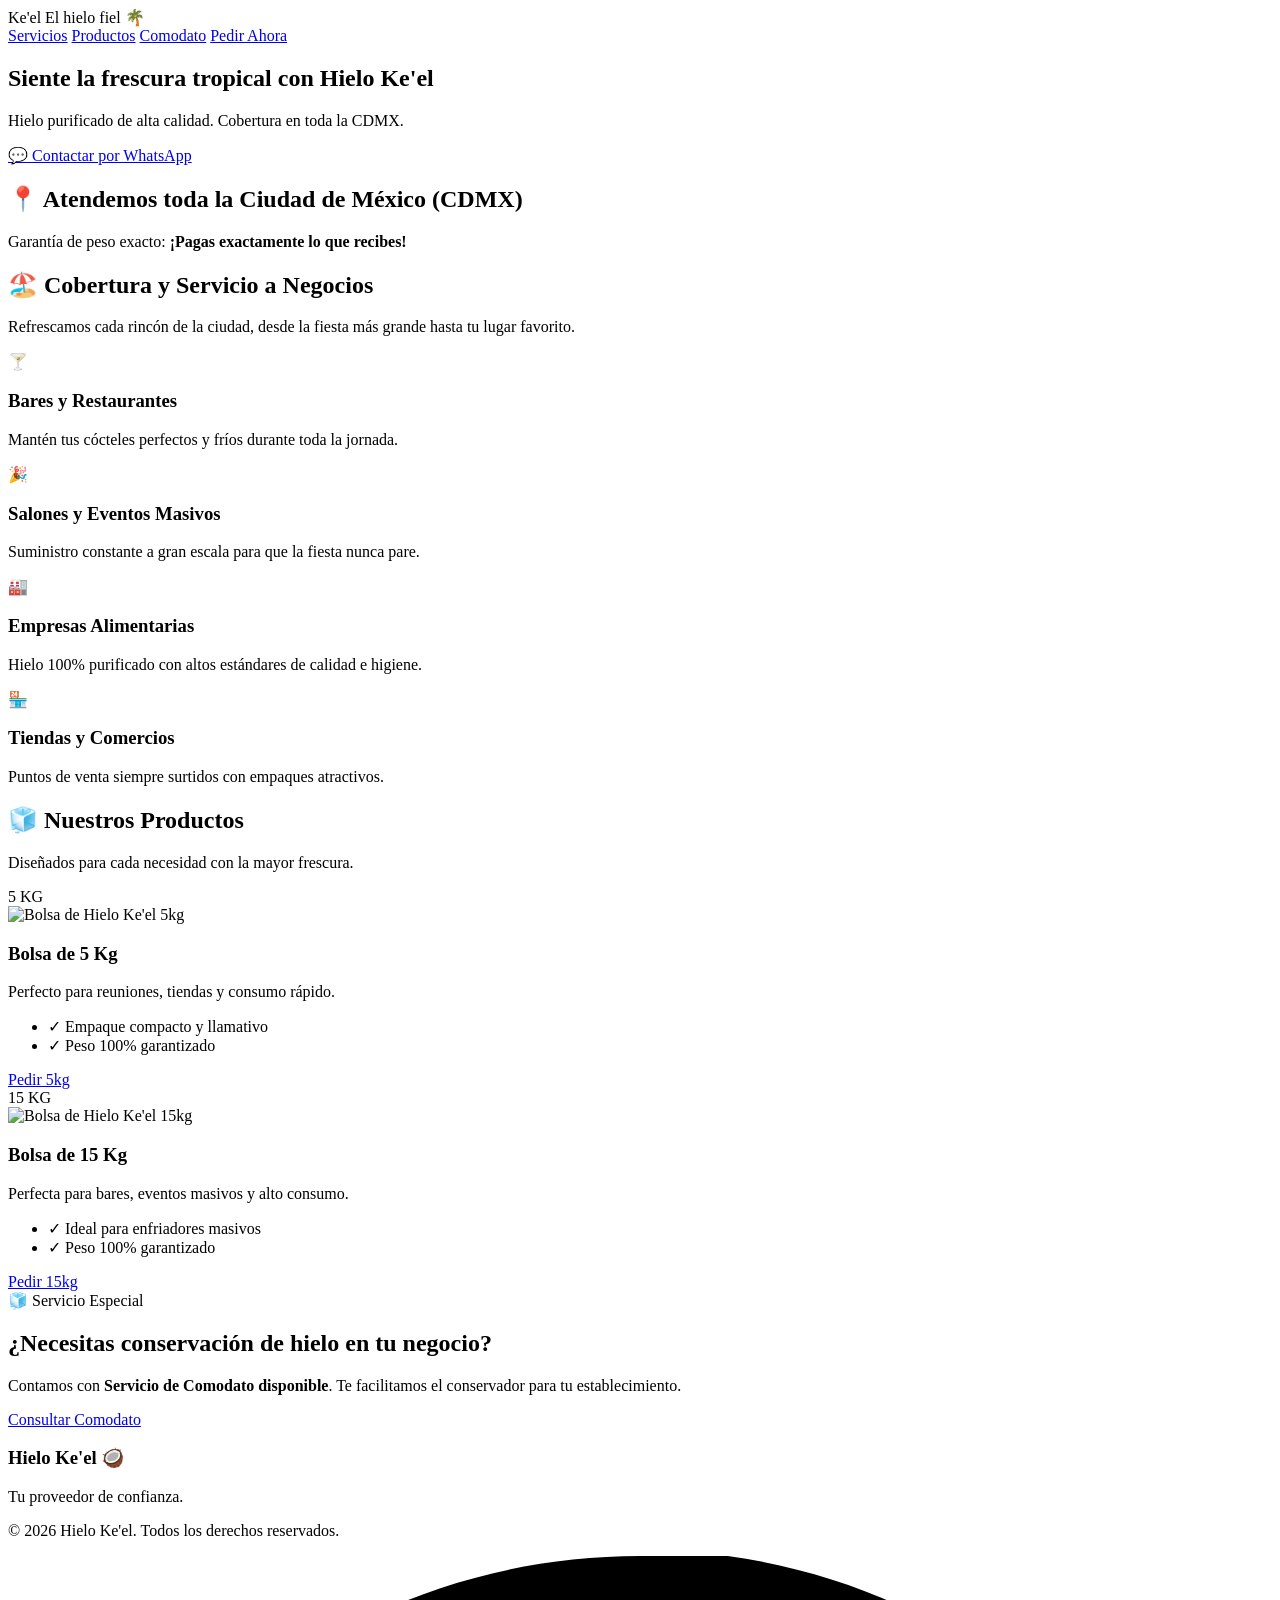
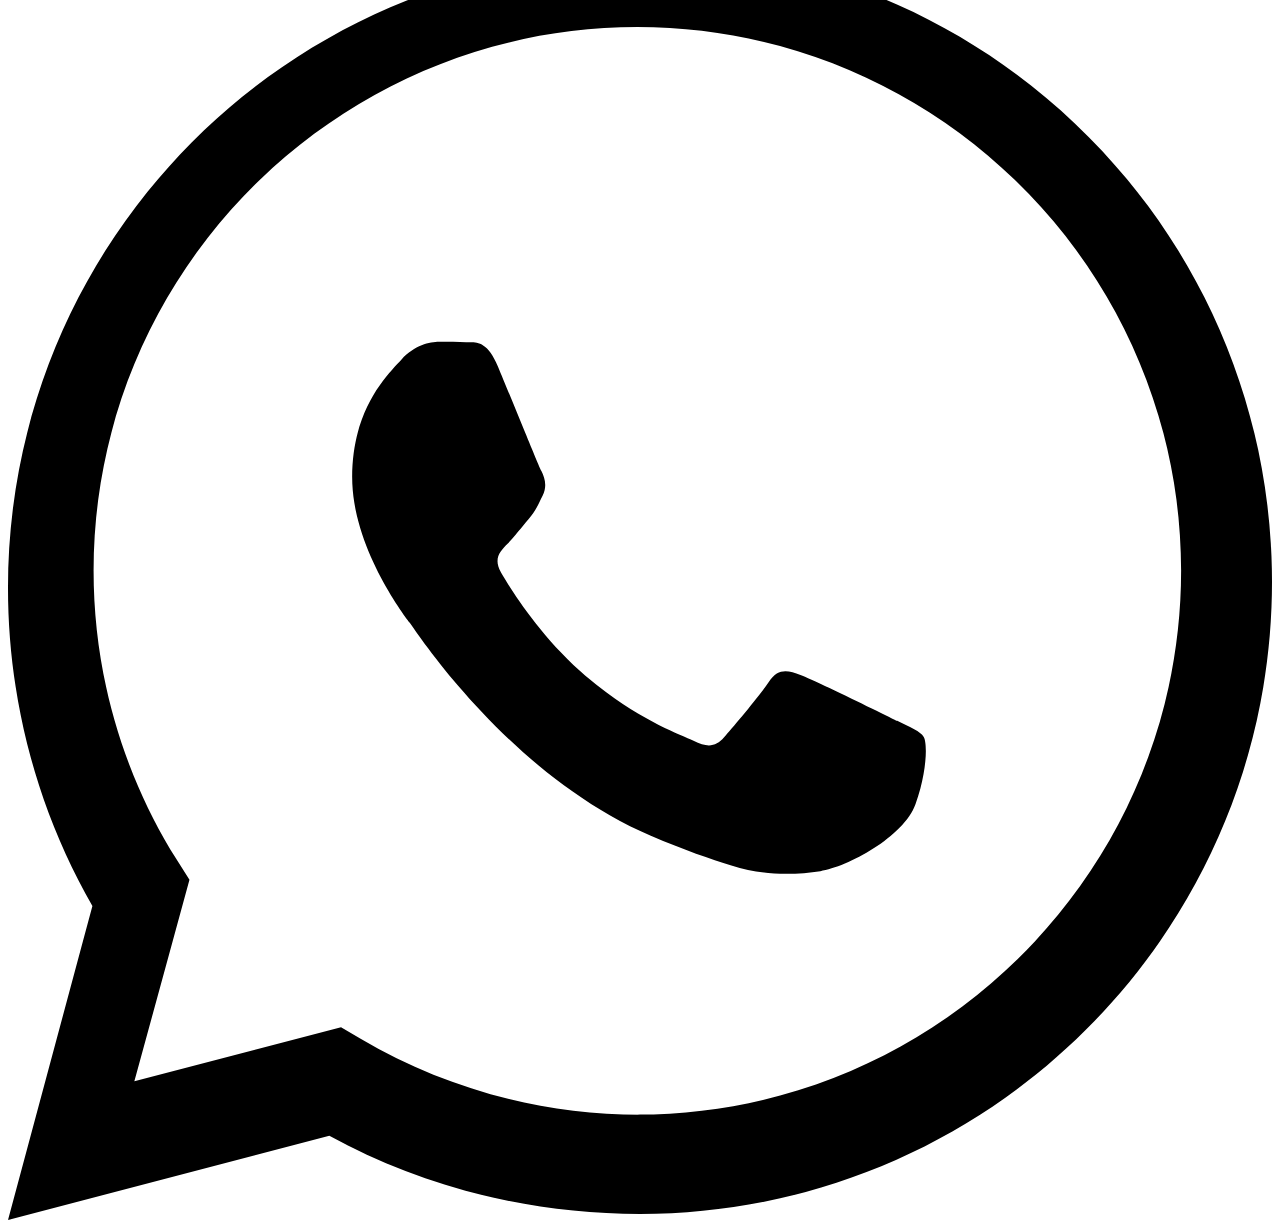
==== paginakeel/index.html @ cb05a37c "Add files via upload" ====
<!DOCTYPE html>
<html lang="es">
<head>
    <meta charset="UTF-8">
    <meta name="viewport" content="width=device-width, initial-scale=1.0">
    <title>Hielo Ke'el - El Hielo Fiel</title>
    <link rel="stylesheet" href="styles.css">
    <!-- Google Fonts para una tipografía fresca y moderna -->
    <link rel="preconnect" href="https://fonts.googleapis.com">
    <link rel="preconnect" href="https://fonts.gstatic.com" crossorigin>
    <link href="https://fonts.googleapis.com/css2?family=Fredoka:wght@400;600;700&family=Poppins:wght@300;400;600&display=swap" rel="stylesheet">
</head>
<body>

    <!-- Encabezado / Navegación -->
    <header class="navbar">
        <div class="logo-container">
            <span class="logo-text">Ke'el</span>
            <span class="logo-tagline">El hielo fiel 🌴</span>
        </div>
        <nav>
            <a href="#servicios">Servicios</a>
            <a href="#productos">Productos</a>
            <a href="#nosotros">Comodato</a>
            <a href="https://wa.me/525653923974?text=¡Hola!%20Me%20interesa%20solicitar%20un%20pedido%20de%20Hielo%20Ke'el" class="btn-nav" target="_blank">Pedir Ahora</a>
        </nav>
    </header>

    <!-- Sección Hero (Vibra Playera) -->
    <section class="hero">
        <div class="hero-overlay"></div>
        <div class="hero-content">

            <h1>Siente la frescura tropical con <span>Hielo Ke'el</span></h1>
            <p>Hielo purificado de alta calidad. Cobertura en toda la CDMX.</p>
            <div class="hero-buttons">
                <a href="https://wa.me/525653923974?text=¡Hola!%20Quiero%20más%20información%20sobre%20Hielo%20Ke'el" target="_blank" class="btn-primary">💬 Contactar por WhatsApp</a>
            </div>
        </div>
        <!-- Elementos decorativos playeros -->
        <div class="wave"></div>
    </section>

    <!-- Cobertura y Promesa -->
    <section class="banner-cobertura">
        <h2>📍 Atendemos toda la Ciudad de México (CDMX)</h2>
        <p>Garantía de peso exacto: <strong>¡Pagas exactamente lo que recibes!</strong></p>
    </section>

    <!-- Sección de Servicios / Sectores -->
    <section id="servicios" class="servicios-section">
        <div class="section-header">
            <h2>🏖️ Cobertura y Servicio a Negocios</h2>
            <p>Refrescamos cada rincón de la ciudad, desde la fiesta más grande hasta tu lugar favorito.</p>
        </div>
        <div class="grid-servicios">
            <div class="card-servicio">
                <span class="icon">🍸</span>
                <h3>Bares y Restaurantes</h3>
                <p>Mantén tus cócteles perfectos y fríos durante toda la jornada.</p>
            </div>
            <div class="card-servicio">
                <span class="icon">🎉</span>
                <h3>Salones y Eventos Masivos</h3>
                <p>Suministro constante a gran escala para que la fiesta nunca pare.</p>
            </div>
            <div class="card-servicio">
                <span class="icon">🏭</span>
                <h3>Empresas Alimentarias</h3>
                <p>Hielo 100% purificado con altos estándares de calidad e higiene.</p>
            </div>
            <div class="card-servicio">
                <span class="icon">🏪</span>
                <h3>Tiendas y Comercios</h3>
                <p>Puntos de venta siempre surtidos con empaques atractivos.</p>
            </div>
        </div>
    </section>

    <!-- Sección de Productos -->
    <section id="productos" class="productos-section">
        <div class="section-header">
            <h2>🧊 Nuestros Productos</h2>
            <p>Diseñados para cada necesidad con la mayor frescura.</p>
        </div>

        <div class="grid-productos">
            <!-- Bolsa de 5 Kg -->
            <div class="card-producto rosa-verde">
                <div class="tag-peso">5 KG</div>
                <div class="img-container">
                    <img src="221b471d-0544-493c-9d03-c627934a23b5.JPG" alt="Bolsa de Hielo Ke'el 5kg">
                </div>
                <h3>Bolsa de 5 Kg</h3>
                <p class="desc">Perfecto para reuniones, tiendas y consumo rápido.</p>
                <ul class="features">
                    <li>✓ Empaque compacto y llamativo</li>
                    <li>✓ Peso 100% garantizado</li>
                </ul>
                <a href="https://wa.me/525653923974?text=¡Hola!%20Quiero%20pedir%20bolsas%20de%205kg%20de%20Hielo%20Ke'el" target="_blank" class="btn-card">Pedir 5kg</a>
            </div>

            <!-- Bolsa de 15 Kg -->
            <div class="card-producto azul-plano">
                <div class="tag-peso azul">15 KG</div>
                <div class="img-container">
                    <img src="IMG_4278.jpg" alt="Bolsa de Hielo Ke'el 15kg">
                </div>
                <h3>Bolsa de 15 Kg</h3>
                <p class="desc">Perfecta para bares, eventos masivos y alto consumo.</p>
                <ul class="features">
                    <li>✓ Ideal para enfriadores masivos</li>
                    <li>✓ Peso 100% garantizado</li>
                </ul>
                <a href="https://wa.me/525653923974?text=¡Hola!%20Quiero%20pedir%20bolsas%20de%2015kg%20de%20Hielo%20Ke'el" target="_blank" class="btn-card azul">Pedir 15kg</a>
            </div>
        </div>
    </section>

    <!-- Banner Comodato -->
    <section id="nosotros" class="comodato-banner">
        <div class="comodato-content">
            <span class="badge-comodato">🧊 Servicio Especial</span>
            <h2>¿Necesitas conservación de hielo en tu negocio?</h2>
            <p>Contamos con <strong>Servicio de Comodato disponible</strong>. Te facilitamos el conservador para tu establecimiento.</p>
            <a href="https://wa.me/525653923974?text=¡Hola!%20Me%20interesa%20información%20sobre%20el%20servicio%20de%20Comodato" target="_blank" class="btn-comodato">Consultar Comodato</a>
        </div>
    </section>

    <!-- Pie de página -->
    <footer>
        <div class="footer-content">
            <h3>Hielo Ke'el 🥥</h3>
            <p>Tu proveedor de confianza.</p>
            <p class="copy">&copy; 2026 Hielo Ke'el. Todos los derechos reservados.</p>
        </div>
    </footer>

    <!-- Botón Flotante de WhatsApp -->
    <a href="https://wa.me/525653923974?text=¡Hola!%20Quiero%20realizar%20un%20pedido%20de%20Hielo%20Ke'el" class="whatsapp-float" target="_blank" aria-label="Contacto WhatsApp">
        <svg viewBox="0 0 32 32" class="whatsapp-icon">
            <path d="M16 0c-8.837 0-16 7.163-16 16 0 2.825 0.737 5.607 2.137 8.048l-2.137 7.952 8.135-2.133c2.372 1.297 5.051 1.98 7.865 1.98 8.837 0 16-7.163 16-16s-7.163-16-16-16zM16 29.333c-2.49 0-4.927-0.662-7.062-1.917l-0.507-0.298-5.232 1.371 1.395-5.101-0.328-0.521c-1.372-2.185-2.099-4.717-2.099-7.301 0-7.59 6.176-13.766 13.766-13.766s13.766 6.176 13.766 13.766c0 7.59-6.176 13.766-13.766 13.766zM22.502 19.364c-0.357-0.179-2.112-1.043-2.439-1.162s-0.565-0.179-0.803 0.179c-0.238 0.357-0.923 1.162-1.131 1.4-0.208 0.238-0.417 0.268-0.774 0.089s-1.511-0.557-2.879-1.777c-1.064-0.949-1.783-2.122-1.991-2.479s-0.022-0.55 0.156-0.728c0.161-0.161 0.357-0.417 0.536-0.625s0.238-0.357 0.357-0.595c0.119-0.238 0.06-0.446-0.030-0.625s-0.803-1.935-1.101-2.649c-0.291-0.696-0.587-0.601-0.803-0.612s-0.446-0.012-0.685-0.012c-0.238 0-0.625 0.089-0.952 0.446s-1.25 1.221-1.25 2.977 1.28 3.453 1.458 3.691c0.179 0.238 2.519 3.847 6.103 5.392 0.853 0.368 1.519 0.588 2.039 0.753 0.856 0.272 1.636 0.233 2.253 0.141 0.688-0.103 2.112-0.863 2.41-1.697s0.298-1.548 0.208-1.697c-0.089-0.149-0.327-0.238-0.685-0.417z"></path>
        </svg>
    </a>

</body>
</html>
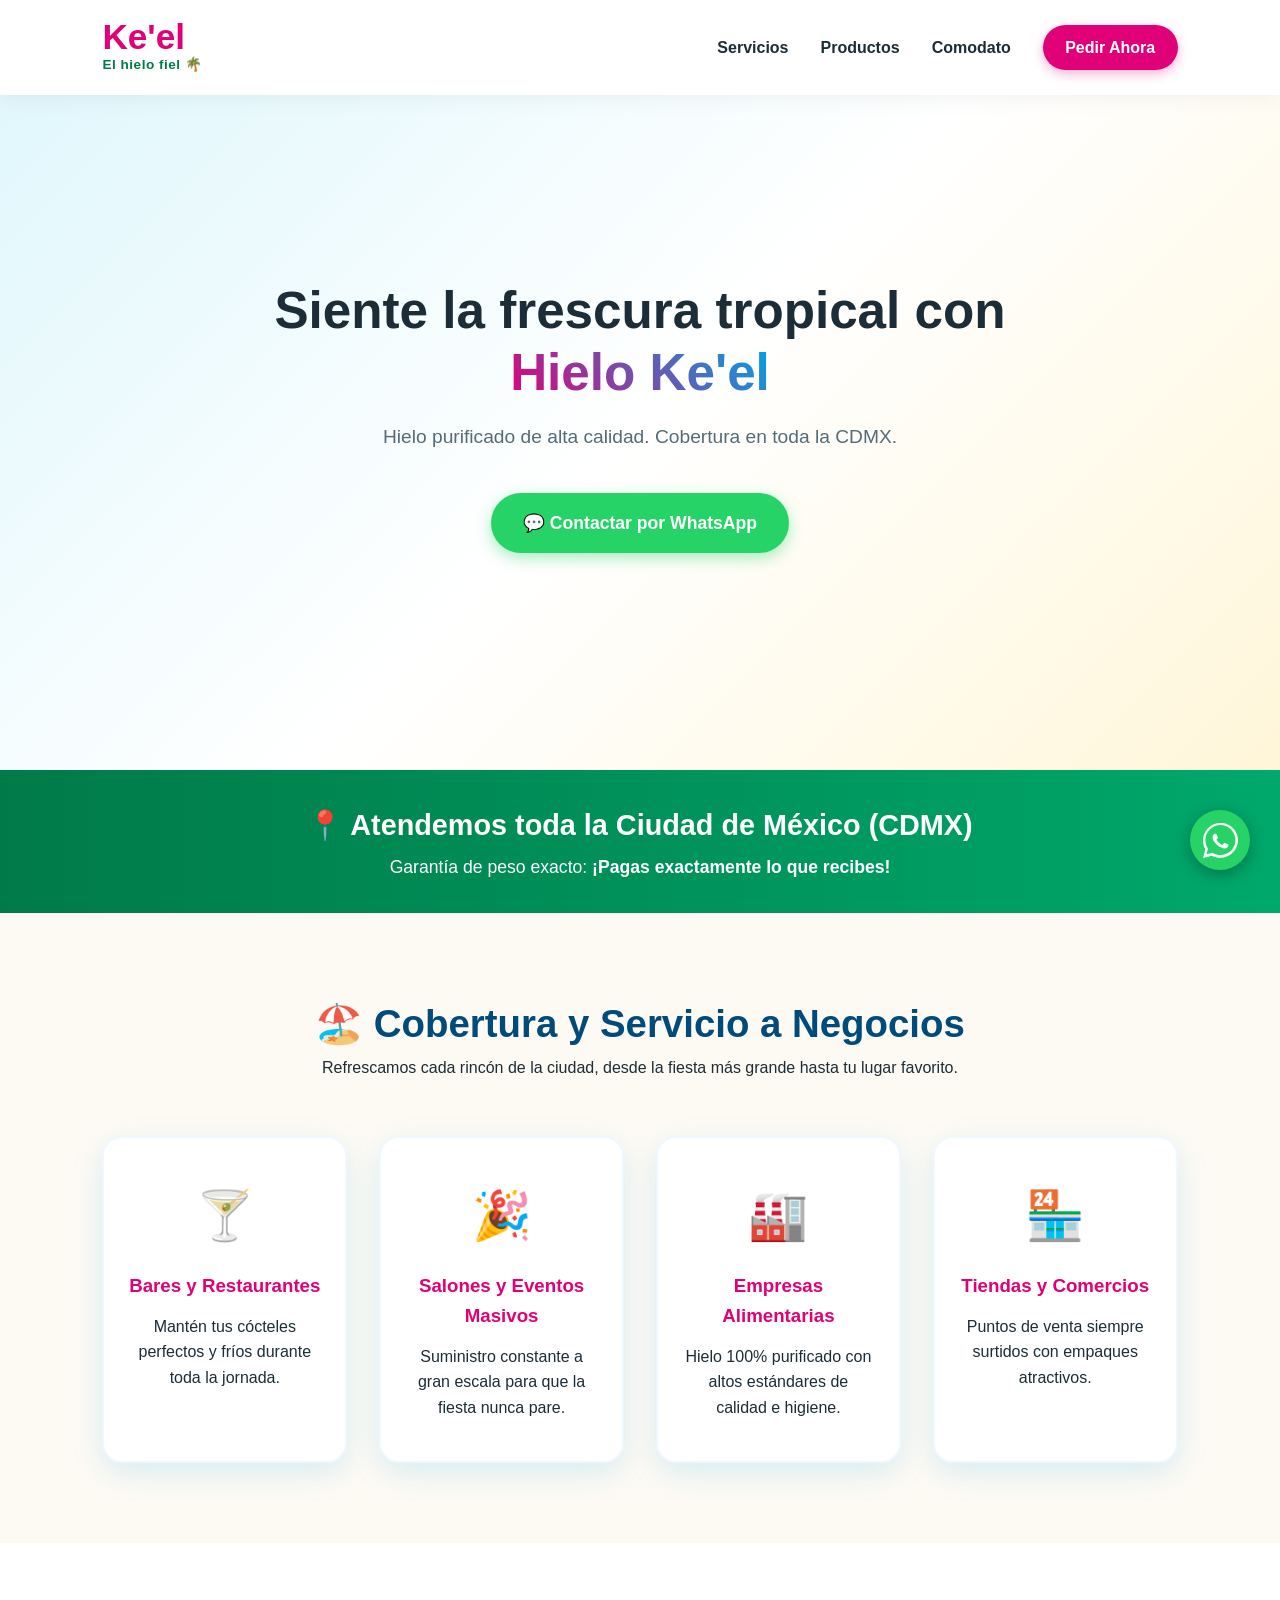
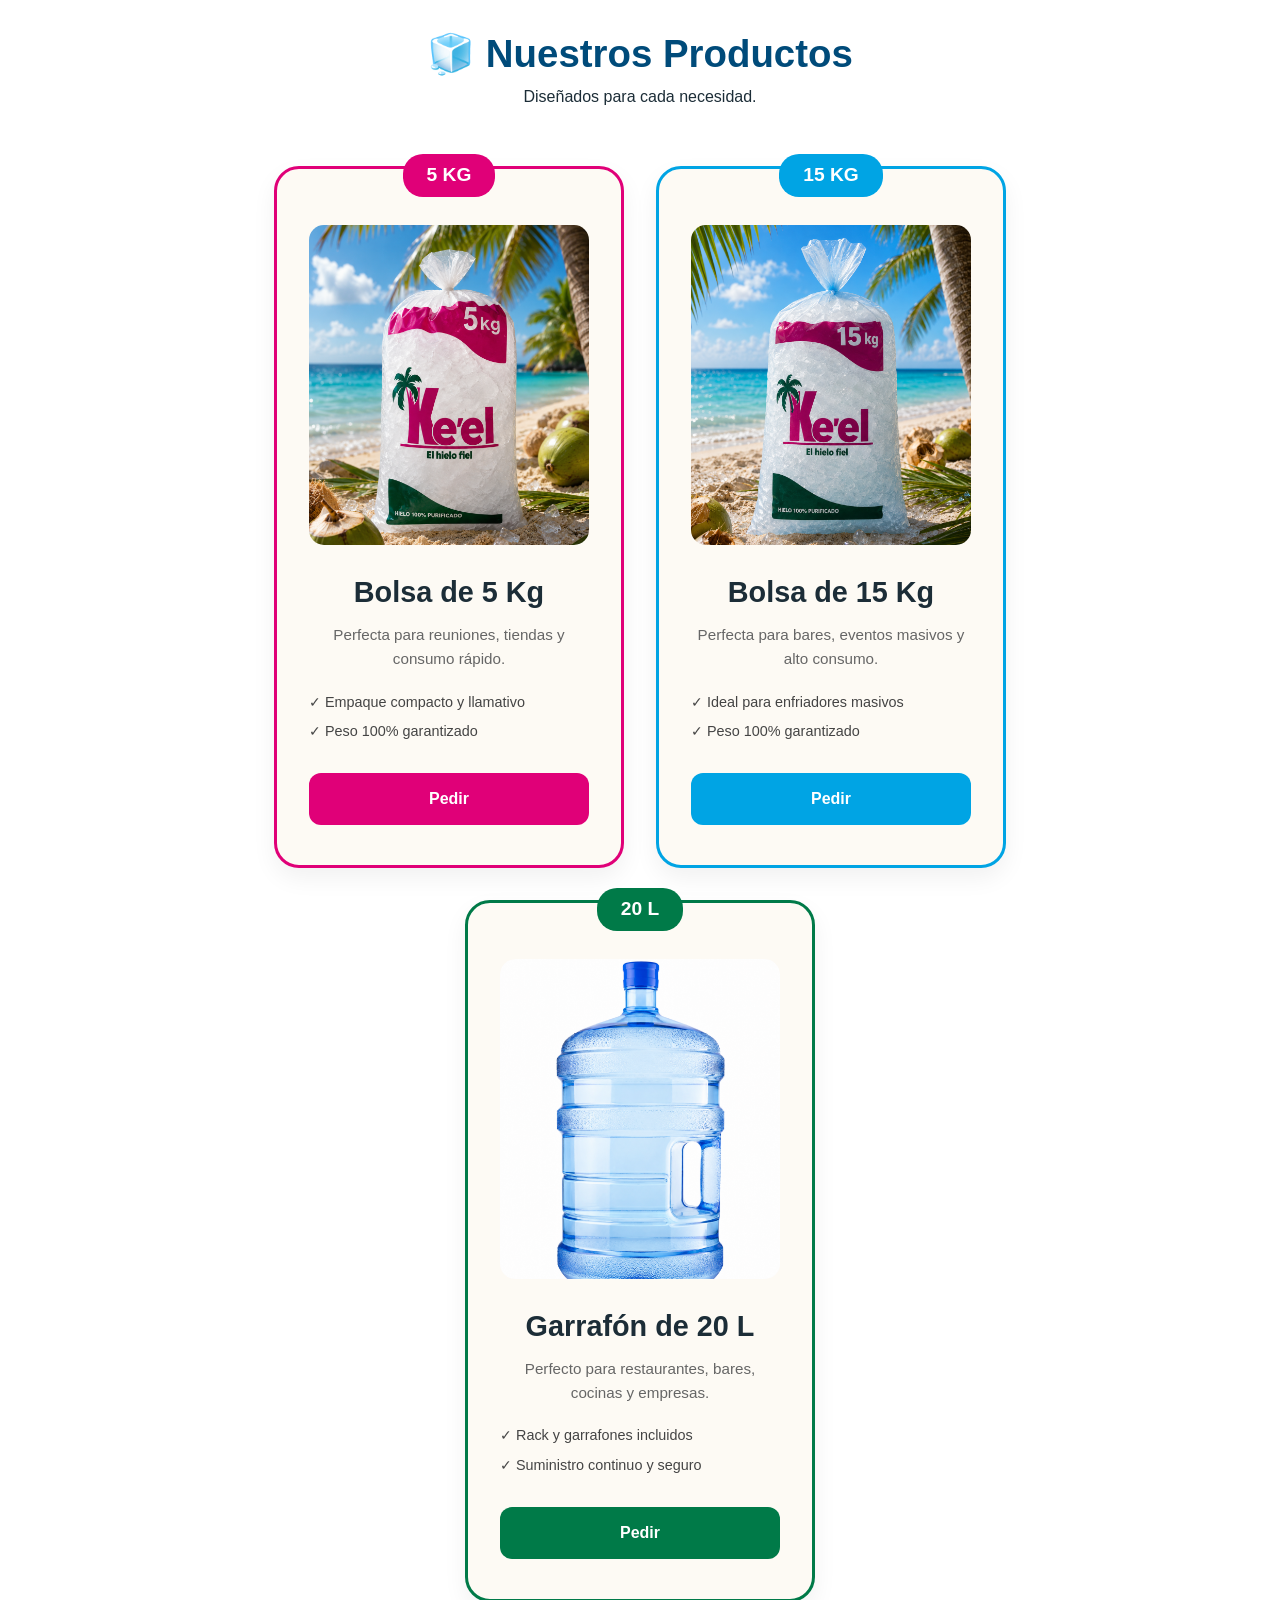
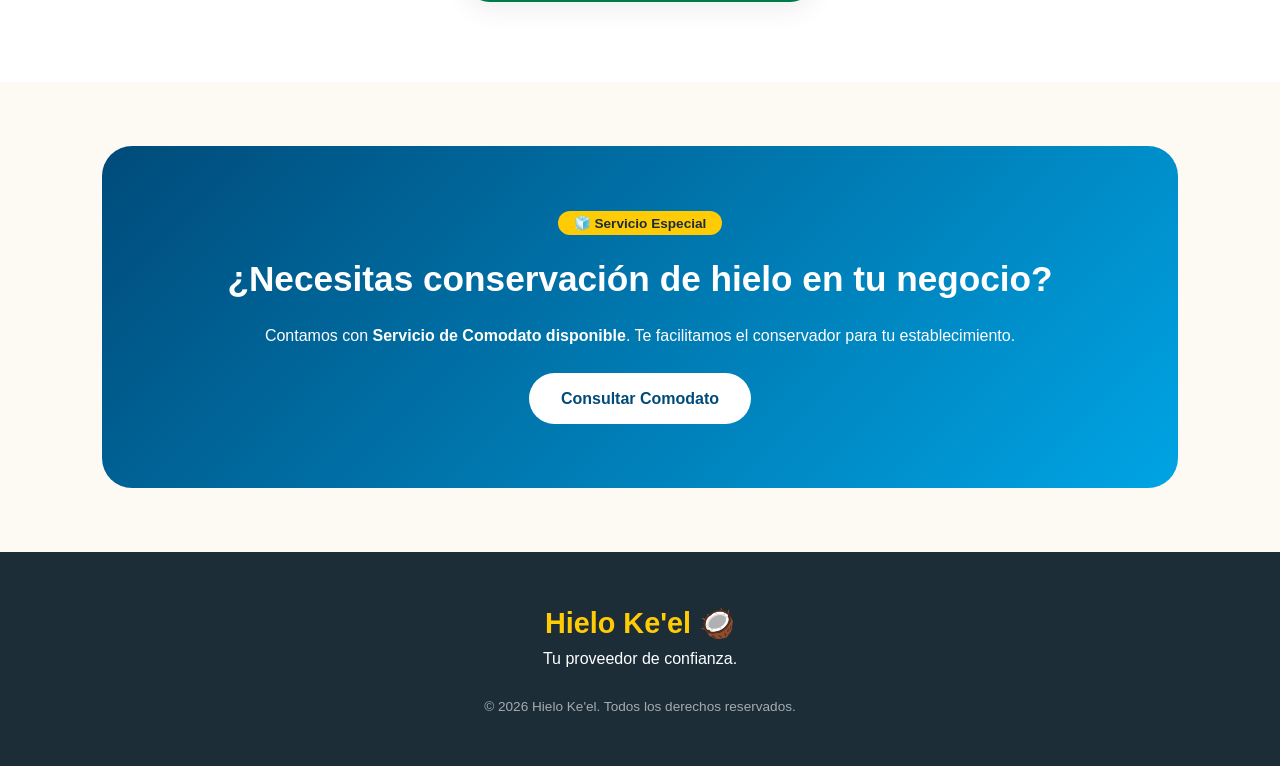
==== commit 721e5aac: "Add files via upload" ====
--- a/paginakeel/index.html
+++ b/paginakeel/index.html
@@ -30,7 +30,6 @@
     <section class="hero">
         <div class="hero-overlay"></div>
         <div class="hero-content">
-
             <h1>Siente la frescura tropical con <span>Hielo Ke'el</span></h1>
             <p>Hielo purificado de alta calidad. Cobertura en toda la CDMX.</p>
             <div class="hero-buttons">
@@ -81,7 +80,7 @@
     <section id="productos" class="productos-section">
         <div class="section-header">
             <h2>🧊 Nuestros Productos</h2>
-            <p>Diseñados para cada necesidad con la mayor frescura.</p>
+            <p>Diseñados para cada necesidad.</p>
         </div>
 
         <div class="grid-productos">
@@ -89,22 +88,22 @@
             <div class="card-producto rosa-verde">
                 <div class="tag-peso">5 KG</div>
                 <div class="img-container">
-                    <img src="221b471d-0544-493c-9d03-c627934a23b5.JPG" alt="Bolsa de Hielo Ke'el 5kg">
+                    <img src="tarjeta5kg.png" alt="Bolsa de Hielo Ke'el 5kg">
                 </div>
                 <h3>Bolsa de 5 Kg</h3>
-                <p class="desc">Perfecto para reuniones, tiendas y consumo rápido.</p>
+                <p class="desc">Perfecta para reuniones, tiendas y consumo rápido.</p>
                 <ul class="features">
                     <li>✓ Empaque compacto y llamativo</li>
                     <li>✓ Peso 100% garantizado</li>
                 </ul>
-                <a href="https://wa.me/525653923974?text=¡Hola!%20Quiero%20pedir%20bolsas%20de%205kg%20de%20Hielo%20Ke'el" target="_blank" class="btn-card">Pedir 5kg</a>
+                <a href="https://wa.me/525653923974?text=¡Hola!%20Quiero%20pedir%20bolsas%20de%205kg%20de%20Hielo%20Ke'el" target="_blank" class="btn-card">Pedir</a>
             </div>
 
             <!-- Bolsa de 15 Kg -->
             <div class="card-producto azul-plano">
                 <div class="tag-peso azul">15 KG</div>
                 <div class="img-container">
-                    <img src="IMG_4278.jpg" alt="Bolsa de Hielo Ke'el 15kg">
+                    <img src="tarjeta15kg.png" alt="Bolsa de Hielo Ke'el 15kg">
                 </div>
                 <h3>Bolsa de 15 Kg</h3>
                 <p class="desc">Perfecta para bares, eventos masivos y alto consumo.</p>
@@ -112,7 +111,22 @@
                     <li>✓ Ideal para enfriadores masivos</li>
                     <li>✓ Peso 100% garantizado</li>
                 </ul>
-                <a href="https://wa.me/525653923974?text=¡Hola!%20Quiero%20pedir%20bolsas%20de%2015kg%20de%20Hielo%20Ke'el" target="_blank" class="btn-card azul">Pedir 15kg</a>
+                <a href="https://wa.me/525653923974?text=¡Hola!%20Quiero%20pedir%20bolsas%20de%2015kg%20de%20Hielo%20Ke'el" target="_blank" class="btn-card azul">Pedir</a>
+            </div>
+
+            <!-- Garrafón de 20 L (NUEVO PRODUCTO) -->
+            <div class="card-producto verde-garrafon">
+                <div class="tag-peso verde">20 L</div>
+                <div class="img-container">
+                    <img src="tarjetagarrafon.png" alt="Bolsa de Hielo Ke'el 5kg">
+                </div>
+                <h3>Garrafón de 20 L</h3>
+                <p class="desc">Perfecto para restaurantes, bares, cocinas y empresas.</p>
+                <ul class="features">
+                    <li>✓ Rack y garrafones incluidos</li>
+                    <li>✓ Suministro continuo y seguro</li>
+                </ul>
+                <a href="https://wa.me/525653923974?text=¡Hola!%20Quiero%20pedir%20información%20sobre%20el%20Garrafón%20de%2020L%20de%20Hielo%20Ke'el" target="_blank" class="btn-card verde">Pedir</a>
             </div>
         </div>
     </section>
--- a/paginakeel/styles.css
+++ b/paginakeel/styles.css
@@ -0,0 +1,523 @@
+/* ==========================================
+   VARIABLES Y PALETA DE COLORES (PLAYERA)
+   ========================================== */
+:root {
+    --rosa-keel: #e00078;      /* Rosa característico de Ke'el */
+    --verde-keel: #007a48;     /* Verde de la palmera Ke'el */
+    --azul-oceano: #00a4e4;    /* Azul brillante / mar tropical */
+    --azul-profundo: #004b7a;  /* Azul noche/mar profundo */
+    --amarillo-sol: #ffcb05;   /* Cálido sol playero */
+    --arena-fina: #fdfaf4;      /* Fondo suave cálido */
+    --blanco: #ffffff;
+    --texto-oscuro: #1c2d37;
+    --sombra-playera: 0 10px 30px rgba(0, 164, 228, 0.15);
+}
+
+* {
+    margin: 0;
+    padding: 0;
+    box-sizing: border-box;
+}
+
+body {
+    font-family: 'Poppins', sans-serif;
+    background-color: var(--arena-fina);
+    color: var(--texto-oscuro);
+    line-height: 1.6;
+    overflow-x: hidden;
+}
+
+h1, h2, h3, .logo-text {
+    font-family: 'Fredoka', cursive, sans-serif;
+}
+
+/* ==========================================
+   NAVBAR FRESCA
+   ========================================== */
+.navbar {
+    display: flex;
+    justify-content: space-between;
+    align-items: center;
+    padding: 1.2rem 8%;
+    background: rgba(255, 255, 255, 0.95);
+    backdrop-filter: blur(10px);
+    position: sticky;
+    top: 0;
+    z-index: 1000;
+    box-shadow: 0 4px 20px rgba(0,0,0,0.05);
+}
+
+.logo-container {
+    display: flex;
+    flex-direction: column;
+}
+
+.logo-text {
+    font-size: 2.2rem;
+    font-weight: 700;
+    color: var(--rosa-keel);
+    line-height: 1;
+}
+
+.logo-tagline {
+    font-size: 0.85rem;
+    color: var(--verde-keel);
+    font-weight: 600;
+    letter-spacing: 0.5px;
+}
+
+nav {
+    display: flex;
+    align-items: center;
+    gap: 2rem;
+}
+
+nav a {
+    text-decoration: none;
+    color: var(--texto-oscuro);
+    font-weight: 600;
+    transition: color 0.3s ease;
+}
+
+nav a:hover {
+    color: var(--rosa-keel);
+}
+
+.btn-nav {
+    background: var(--rosa-keel);
+    color: var(--blanco) !important;
+    padding: 0.6rem 1.4rem;
+    border-radius: 50px;
+    box-shadow: 0 4px 12px rgba(224, 0, 120, 0.3);
+    transition: transform 0.3s ease, background 0.3s ease !important;
+}
+
+.btn-nav:hover {
+    transform: translateY(-2px);
+    background: #c20068;
+}
+
+/* ==========================================
+   HERO PLAYERO CON DEGRADADO Y SOL
+   ========================================== */
+.hero {
+    position: relative;
+    padding: 6rem 8% 8rem 8%;
+    background: linear-gradient(135deg, #e0f7fc 0%, #ffffff 50%, #fff6d9 100%);
+    text-align: center;
+    display: flex;
+    justify-content: center;
+    align-items: center;
+    min-height: 75vh;
+}
+
+.hero-content {
+    max-width: 800px;
+    z-index: 2;
+}
+
+.badge {
+    background: #e0f7fa;
+    color: var(--azul-profundo);
+    padding: 0.5rem 1.2rem;
+    border-radius: 30px;
+    font-size: 0.9rem;
+    font-weight: 600;
+    display: inline-block;
+    margin-bottom: 1.5rem;
+    border: 1px solid #b2ebf2;
+}
+
+.hero h1 {
+    font-size: 3.2rem;
+    color: var(--texto-oscuro);
+    margin-bottom: 1.2rem;
+    line-height: 1.2;
+}
+
+.hero h1 span {
+    color: var(--rosa-keel);
+    background: linear-gradient(45deg, var(--rosa-keel), var(--azul-oceano));
+    -webkit-background-clip: text;
+    -webkit-text-fill-color: transparent;
+}
+
+.hero p {
+    font-size: 1.2rem;
+    color: #556b78;
+    margin-bottom: 2.5rem;
+}
+
+.hero-buttons {
+    display: flex;
+    gap: 1.2rem;
+    justify-content: center;
+    flex-wrap: wrap;
+}
+
+.btn-primary {
+    background: #25D366;
+    color: white;
+    text-decoration: none;
+    padding: 1rem 2rem;
+    border-radius: 50px;
+    font-weight: 600;
+    font-size: 1.1rem;
+    box-shadow: 0 5px 15px rgba(37, 211, 102, 0.4);
+    transition: transform 0.3s ease, box-shadow 0.3s ease;
+}
+
+.btn-primary:hover {
+    transform: translateY(-3px);
+    box-shadow: 0 8px 20px rgba(37, 211, 102, 0.6);
+}
+
+.btn-secondary {
+    background: var(--azul-oceano);
+    color: white;
+    text-decoration: none;
+    padding: 1rem 2rem;
+    border-radius: 50px;
+    font-weight: 600;
+    font-size: 1.1rem;
+    box-shadow: 0 5px 15px rgba(0, 164, 228, 0.3);
+    transition: transform 0.3s ease;
+}
+
+.btn-secondary:hover {
+    transform: translateY(-3px);
+}
+
+/* ==========================================
+   BANNER COBERTURA
+   ========================================== */
+.banner-cobertura {
+    background: linear-gradient(90deg, var(--verde-keel), #00a86b);
+    color: white;
+    text-align: center;
+    padding: 2rem 5%;
+    font-size: 1.1rem;
+}
+
+.banner-cobertura h2 {
+    font-size: 1.8rem;
+    margin-bottom: 0.3rem;
+}
+
+/* ==========================================
+   SECCIÓN SERVICIOS / SECTORES
+   ========================================== */
+.servicios-section {
+    padding: 5rem 8%;
+    background-color: var(--arena-fina);
+}
+
+.section-header {
+    text-align: center;
+    max-width: 650px;
+    margin: 0 auto 3.5rem auto;
+}
+
+.section-header h2 {
+    font-size: 2.4rem;
+    color: var(--azul-profundo);
+}
+
+.grid-servicios {
+    display: grid;
+    grid-template-columns: repeat(auto-fit, minmax(230px, 1fr));
+    gap: 2rem;
+}
+
+.card-servicio {
+    background: white;
+    padding: 2.5rem 1.5rem;
+    border-radius: 20px;
+    text-align: center;
+    box-shadow: var(--sombra-playera);
+    border: 2px solid #f0f8ff;
+    transition: transform 0.3s ease;
+}
+
+.card-servicio:hover {
+    transform: translateY(-8px);
+}
+
+.card-servicio .icon {
+    font-size: 3rem;
+    display: block;
+    margin-bottom: 1rem;
+}
+
+.card-servicio h3 {
+    color: var(--rosa-keel);
+    margin-bottom: 0.8rem;
+}
+
+/* ==========================================
+   PRODUCTOS (AJUSTE DE GRID PARA 3 TARJETAS)
+   ========================================== */
+.productos-section {
+    padding: 5rem 8%;
+    background: white;
+}
+
+.grid-productos {
+    display: flex;
+    justify-content: center;
+    gap: 2rem;
+    flex-wrap: wrap;
+}
+
+.card-producto {
+    background: var(--arena-fina);
+    border-radius: 25px;
+    padding: 2.5rem 2rem;
+    width: 100%;
+    max-width: 350px; /* Tamaño optimizado para 3 productos horizontales */
+    position: relative;
+    box-shadow: 0 10px 25px rgba(0,0,0,0.06);
+    display: flex;
+    flex-direction: column;
+    align-items: center;
+    border: 3px solid transparent;
+}
+
+.card-producto.rosa-verde {
+    border-color: var(--rosa-keel);
+}
+
+.card-producto.azul-plano {
+    border-color: var(--azul-oceano);
+}
+
+.card-producto.verde-garrafon {
+    border-color: var(--verde-keel);
+}
+
+.tag-peso {
+    position: absolute;
+    top: -15px;
+    background: var(--rosa-keel);
+    color: white;
+    font-family: 'Fredoka', sans-serif;
+    padding: 0.4rem 1.5rem;
+    border-radius: 20px;
+    font-weight: 700;
+    font-size: 1.2rem;
+}
+
+.tag-peso.azul {
+    background: var(--azul-oceano);
+}
+
+.tag-peso.verde {
+    background: var(--verde-keel);
+}
+
+/* Cortar la imagen de 5kg */
+.card-producto.rosa-verde .img-container {
+    width: 100%;
+    height: 320px;
+    overflow: hidden;
+    border-radius: 15px;
+    margin: 1rem 0;
+    background-color: #f5f5f5;
+}
+
+.card-producto.rosa-verde .img-container img {
+    width: 100%;
+    height: 100%;
+    object-fit: cover;
+}
+
+.card-producto.azul-plano .img-container {
+    width: 100%;
+    height: 320px;
+    border-radius: 15px;
+    margin: 1rem 0;
+    overflow: hidden;
+}
+
+.card-producto.azul-plano .img-container img {
+    width: 100%;
+    height: 100%;
+    object-fit: cover;
+}
+
+/* Contenedor e imagen del Garrafón 20 L */
+.card-producto.verde-garrafon .img-container {
+    width: 100%;
+    height: 320px;
+    border-radius: 15px;
+    margin: 1rem 0;
+    overflow: hidden;
+}
+
+.card-producto.verde-garrafon .img-container img {
+    width: 100%;
+    height: 109%;
+    object-fit: cover;
+    border-radius: 15px;
+}
+
+.card-producto h3 {
+    font-size: 1.8rem;
+    margin-top: 0.5rem;
+}
+
+.card-producto .desc {
+    text-align: center;
+    font-size: 0.95rem;
+    color: #666;
+    margin: 0.5rem 0 1.2rem 0;
+}
+
+.features {
+    list-style: none;
+    width: 100%;
+    margin-bottom: 1.5rem;
+}
+
+.features li {
+    font-size: 0.9rem;
+    margin-bottom: 0.4rem;
+    color: #444;
+}
+
+.btn-card {
+    background: var(--rosa-keel);
+    color: white;
+    text-decoration: none;
+    width: 100%;
+    text-align: center;
+    padding: 0.8rem;
+    border-radius: 12px;
+    font-weight: 600;
+    transition: background 0.3s ease;
+}
+
+.btn-card.azul {
+    background: var(--azul-oceano);
+}
+
+.btn-card.verde {
+    background: var(--verde-keel);
+}
+
+.btn-card:hover {
+    opacity: 0.9;
+}
+
+/* ==========================================
+   COMODATO SECCIÓN
+   ========================================== */
+.comodato-banner {
+    background: linear-gradient(135deg, var(--azul-profundo), var(--azul-oceano));
+    color: white;
+    padding: 4rem 8%;
+    border-radius: 30px;
+    margin: 4rem 8%;
+    text-align: center;
+}
+
+.badge-comodato {
+    background: var(--amarillo-sol);
+    color: var(--texto-oscuro);
+    padding: 0.3rem 1rem;
+    border-radius: 20px;
+    font-size: 0.85rem;
+    font-weight: 700;
+}
+
+.comodato-banner h2 {
+    font-size: 2.2rem;
+    margin: 1rem 0;
+}
+
+.btn-comodato {
+    display: inline-block;
+    margin-top: 1.5rem;
+    background: white;
+    color: var(--azul-profundo);
+    text-decoration: none;
+    padding: 0.8rem 2rem;
+    border-radius: 50px;
+    font-weight: 700;
+    transition: transform 0.3s ease;
+}
+
+.btn-comodato:hover {
+    transform: scale(1.05);
+}
+
+/* ==========================================
+   FOOTER & WHATSAPP FLOTANTE
+   ========================================== */
+footer {
+    background: var(--texto-oscuro);
+    color: white;
+    text-align: center;
+    padding: 3rem 5%;
+}
+
+footer h3 {
+    color: var(--amarillo-sol);
+    font-size: 1.8rem;
+}
+
+footer .copy {
+    margin-top: 1.5rem;
+    font-size: 0.85rem;
+    opacity: 0.6;
+}
+
+.whatsapp-float {
+    position: fixed;
+    width: 60px;
+    height: 60px;
+    bottom: 30px;
+    right: 30px;
+    background-color: #25d366;
+    border-radius: 50px;
+    box-shadow: 0 4px 15px rgba(0,0,0,0.3);
+    z-index: 1000;
+    display: flex;
+    align-items: center;
+    justify-content: center;
+    transition: transform 0.3s ease;
+}
+
+.whatsapp-float:hover {
+    transform: scale(1.1);
+}
+
+.whatsapp-icon {
+    width: 35px;
+    height: 35px;
+    fill: white;
+}
+
+/* ==========================================
+   RESPONSIVE DESIGN (MÓVILES Y TABLETS)
+   ========================================== */
+@media (max-width: 768px) {
+    .navbar {
+        flex-direction: column;
+        gap: 1rem;
+    }
+
+    nav {
+        gap: 1rem;
+        font-size: 0.9rem;
+    }
+
+    .hero h1 {
+        font-size: 2.2rem;
+    }
+
+    .comodato-banner {
+        margin: 2rem 4%;
+        padding: 2.5rem 1.5rem;
+    }
+}
